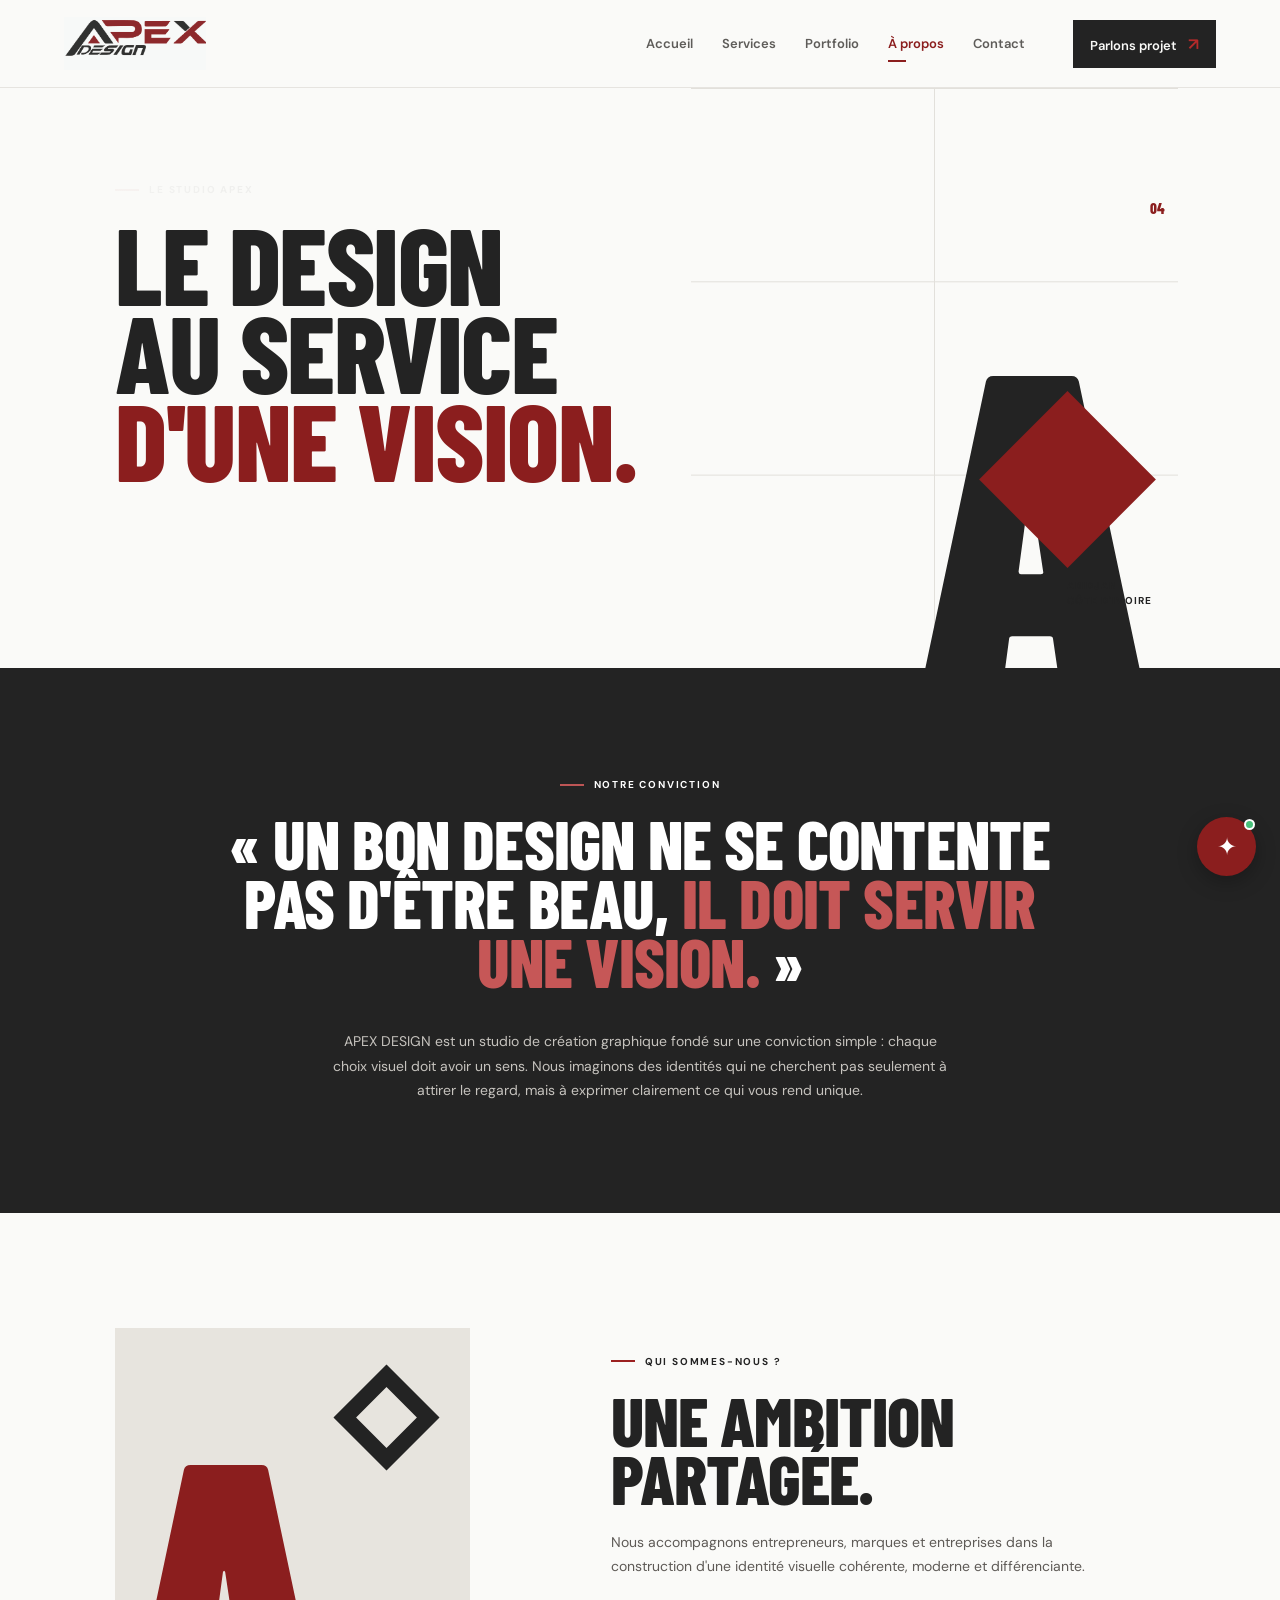
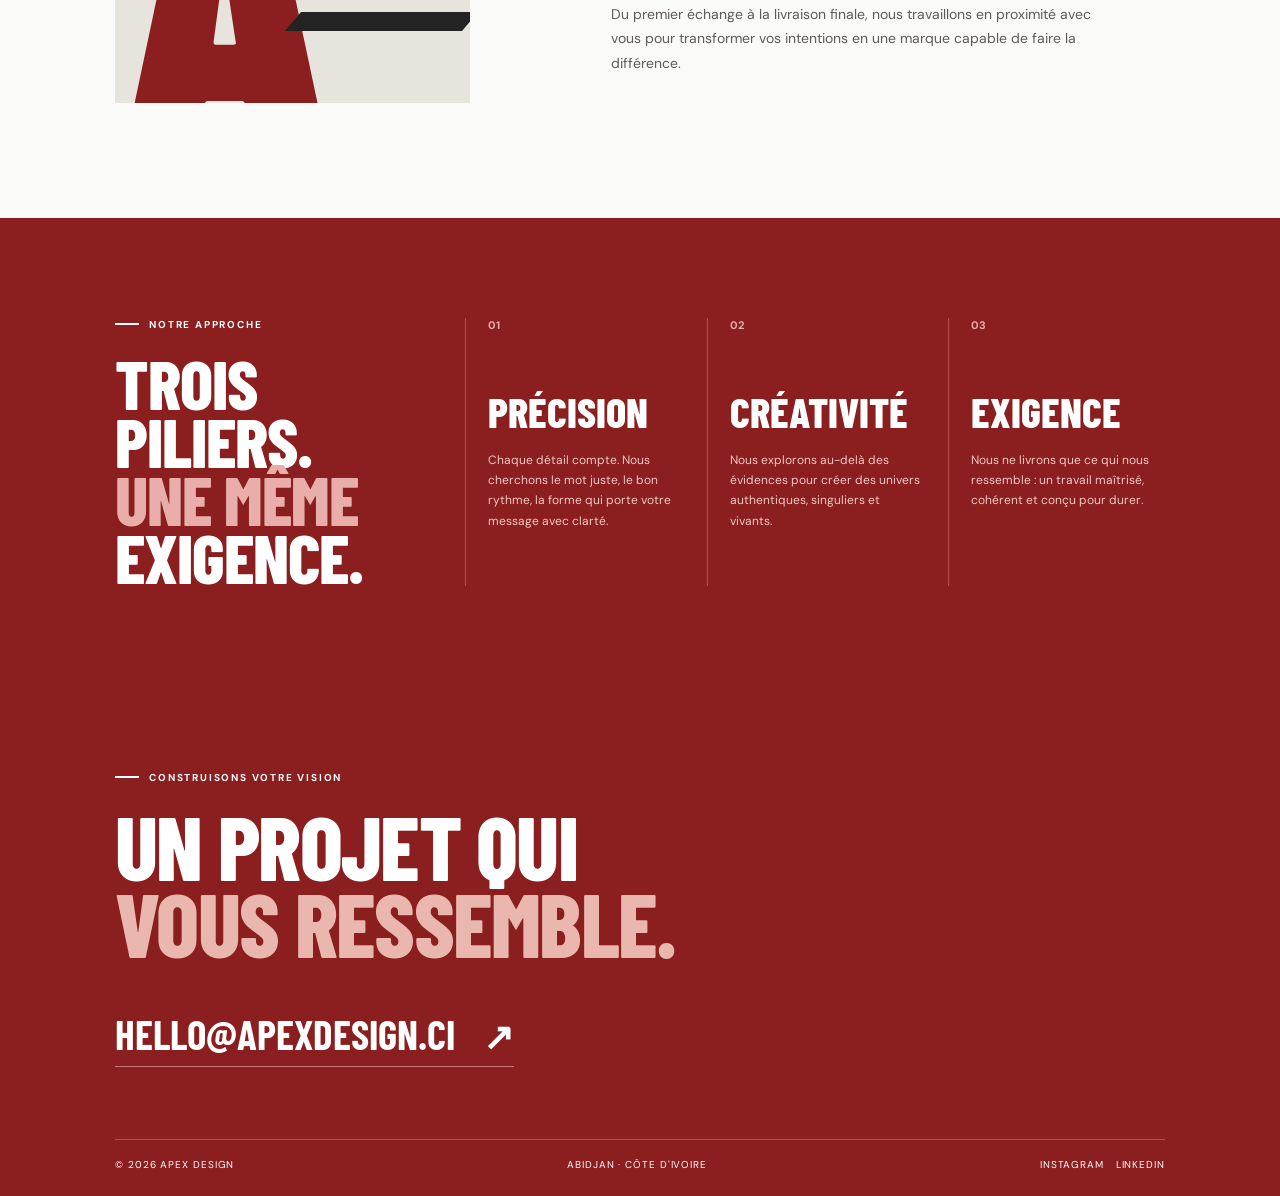
==== about.html @ c2b7f981 "Add files via upload" ====
<!DOCTYPE html><html lang="fr"><head><meta charset="UTF-8"><meta name="viewport" content="width=device-width, initial-scale=1.0"><meta name="description" content="À propos d'APEX DESIGN, studio de création graphique à Abidjan."><title>À propos — APEX DESIGN</title><link rel="preconnect" href="https://fonts.googleapis.com"><link rel="preconnect" href="https://fonts.gstatic.com" crossorigin><link href="https://fonts.googleapis.com/css2?family=Barlow+Condensed:wght@500;600;700;800;900&family=DM+Sans:wght@400;500;600;700&display=swap" rel="stylesheet"><link rel="stylesheet" href="styles.css"></head><body><header class="topbar"><a class="brand" href="index.html" aria-label="APEX DESIGN — Accueil"><img src="apex-logo.jpg" alt="APEX DESIGN"></a><nav id="nav" aria-label="Navigation principale"><a href="index.html">Accueil</a><a href="services.html">Services</a><a href="portfolio.html">Portfolio</a><a class="active" href="about.html">À propos</a><a href="contact.html">Contact</a></nav><a class="header-cta" href="#contact">Parlons projet <span>↗</span></a><button class="menu-toggle" aria-label="Ouvrir le menu" aria-expanded="false"><i></i><i></i></button></header><main><section class="about-hero"><div class="about-hero-lines"></div><p class="eyebrow"><span></span> Le studio APEX</p><p class="about-num">04</p><h1>LE DESIGN<br>AU SERVICE<br><em>D'UNE VISION.</em></h1><div class="hero-statement">A <i></i></div><p class="hero-signature">Abidjan<br>Côte d'Ivoire</p></section><section class="manifesto"><p class="eyebrow dark"><span></span> Notre conviction</p><blockquote>« UN BON DESIGN NE SE CONTENTE PAS D'ÊTRE BEAU, <em>IL DOIT SERVIR UNE VISION.</em> »</blockquote><p class="manifesto-text">APEX DESIGN est un studio de création graphique fondé sur une conviction simple : chaque choix visuel doit avoir un sens. Nous imaginons des identités qui ne cherchent pas seulement à attirer le regard, mais à exprimer clairement ce qui vous rend unique.</p></section><section class="agency-intro"><div class="intro-art"><span>A</span><i></i><b></b></div><div><p class="eyebrow dark"><span></span> Qui sommes-nous ?</p><h2>UNE AMBITION<br>PARTAGÉE.</h2><p>Nous accompagnons entrepreneurs, marques et entreprises dans la construction d'une identité visuelle cohérente, moderne et différenciante.</p><p>Du premier échange à la livraison finale, nous travaillons en proximité avec vous pour transformer vos intentions en une marque capable de faire la différence.</p></div></section><section class="values"><div class="values-title"><p class="eyebrow"><span></span> Notre approche</p><h2>TROIS PILIERS.<br><em>UNE MÊME</em><br>EXIGENCE.</h2></div><div class="value"><span>01</span><h3>Précision</h3><p>Chaque détail compte. Nous cherchons le mot juste, le bon rythme, la forme qui porte votre message avec clarté.</p></div><div class="value"><span>02</span><h3>Créativité</h3><p>Nous explorons au-delà des évidences pour créer des univers authentiques, singuliers et vivants.</p></div><div class="value"><span>03</span><h3>Exigence</h3><p>Nous ne livrons que ce qui nous ressemble : un travail maîtrisé, cohérent et conçu pour durer.</p></div></section><section class="contact mini" id="contact"><p class="eyebrow"><span></span> Construisons votre vision</p><h2>UN PROJET QUI<br><em>VOUS RESSEMBLE.</em></h2><a class="contact-email" href="mailto:hello@apexdesign.ci">hello@apexdesign.ci <span>↗</span></a><footer><span>© 2026 APEX DESIGN</span><span>Abidjan · Côte d'Ivoire</span><span>Instagram &nbsp; LinkedIn</span></footer></section></main><script src="script.js"></script><script src="ai-assistant.js"></script></body></html>
---- styles.css ----
*{box-sizing:border-box}html{scroll-behavior:smooth}body{margin:0;background:#fafaf8;color:#232323;font-family:'DM Sans',sans-serif}.topbar{height:88px;display:flex;align-items:center;justify-content:space-between;padding:0 5vw;border-bottom:1px solid #e6e4e0;position:relative;z-index:5;background:#fafaf8}.brand img{display:block;width:142px;height:53px;object-fit:cover;object-position:center;mix-blend-mode:multiply}.topbar nav{display:flex;gap:29px;margin-left:auto;margin-right:48px}.topbar nav a{color:#5e5c59;text-decoration:none;font-size:13px;font-weight:600;position:relative}.topbar nav a.active,.topbar nav a:hover{color:#8b1e1e}.topbar nav a.active:after{content:'';position:absolute;bottom:-10px;left:0;width:18px;height:2px;background:#8b1e1e}.header-cta{font-size:13px;text-decoration:none;color:#fafaf8;background:#232323;padding:13px 17px;font-weight:600}.header-cta span{color:#b32a2a;font-size:17px;margin-left:8px}.menu-toggle{display:none}.hero{min-height:calc(100vh - 88px);position:relative;overflow:hidden;display:flex;align-items:center;padding:88px 9vw}.hero-copy{position:relative;z-index:2;width:59%}.eyebrow{font-size:10px;letter-spacing:1.8px;text-transform:uppercase;font-weight:700;margin:0 0 23px;display:flex;align-items:center;gap:10px}.eyebrow span{width:24px;height:2px;background:#9b2020;display:inline-block}.hero h1,.section h2,.contact h2{font-family:'Barlow Condensed',sans-serif;text-transform:uppercase;line-height:.86;letter-spacing:-1.7px;font-size:clamp(65px,8.25vw,128px);margin:0;font-weight:800}.hero h1 em,.section h2 em,.contact h2 em{font-style:normal;color:#8b1e1e}.intro{font-size:14px;line-height:1.7;max-width:560px;margin:30px 0;color:#55524f}.hero-actions{display:flex;align-items:center;gap:30px}.button{font-size:12px;font-weight:700;text-decoration:none;text-transform:uppercase;letter-spacing:.4px;padding:17px 21px;display:inline-block}.button b{font-size:17px;margin-left:20px}.red{background:#8b1e1e;color:#fff}.text-link{font-size:12px;text-transform:uppercase;text-decoration:none;color:#232323;font-weight:700;letter-spacing:.5px}.text-link span{font-size:18px;margin-left:8px;color:#8b1e1e}.hero-art{position:absolute;right:4vw;width:40%;height:84%;top:8%;z-index:1}.angular-a{position:absolute;width:67%;height:65%;right:8%;top:14%;border-left:clamp(38px,5vw,72px) solid #232323;border-top:clamp(38px,5vw,72px) solid #232323;transform:skew(-18deg) rotate(45deg)}.angular-a div{position:absolute;width:80%;height:clamp(32px,4vw,60px);background:#8b1e1e;bottom:-9%;left:-20%;transform:skew(18deg) rotate(-45deg)}.red-square{position:absolute;width:16%;aspect-ratio:1;background:#8b1e1e;right:4%;bottom:8%}.art-index{position:absolute;right:0;top:0;font-family:'Barlow Condensed';font-size:15px;font-weight:800}.art-label{position:absolute;bottom:1%;left:14%;font-family:'Barlow Condensed';font-size:18px;line-height:.85;text-transform:uppercase;font-weight:800}.grid-lines{position:absolute;right:0;top:0;width:44%;height:100%;background:linear-gradient(90deg,transparent 49.8%,#e9e8e4 50%,transparent 50.2%),linear-gradient(#e9e8e4 1px,transparent 1px);background-size:100% 100%,100% 33.33%;opacity:.8}.shape-one{position:absolute;background:#8b1e1e;right:-55px;top:0;width:135px;height:135px;clip-path:polygon(0 0,100% 0,100% 100%)}.shape-two{position:absolute;background:#232323;left:0;bottom:0;width:90px;height:90px;clip-path:polygon(0 0,0 100%,100% 100%)}.scroll-note{position:absolute;bottom:31px;left:5vw;text-transform:uppercase;font-size:9px;letter-spacing:1.5px;display:flex;gap:10px;align-items:center}.scroll-note span{display:block;height:1px;width:31px;background:#8b1e1e}.marquee{overflow:hidden;background:#8b1e1e;color:#fff;padding:19px 0;font-family:'Barlow Condensed';font-weight:700;white-space:nowrap;font-size:24px;letter-spacing:.5px}.marquee div{animation:move 28s linear infinite}.marquee i{color:#e6a0a0;font-style:normal;margin:0 24px}@keyframes move{to{transform:translateX(-50%)}}.section{padding:110px 9vw}.section-top{display:flex;justify-content:space-between;align-items:flex-start}.section h2{font-size:clamp(46px,5.5vw,82px);letter-spacing:-1px}.services-list{display:grid;grid-template-columns:repeat(3,1fr);margin-top:65px;border-top:1px solid #c9c7c2}.service{padding:22px 25px 35px 0;text-decoration:none;color:#232323;min-height:300px;border-right:1px solid #c9c7c2;position:relative}.service:not(:first-child){padding-left:25px}.number{font-size:11px;color:#8b1e1e;font-weight:700}.service h3{font-family:'Barlow Condensed';font-size:43px;text-transform:uppercase;line-height:.88;margin:48px 0 15px}.service p{font-size:12px;line-height:1.6;color:#6a6763;max-width:210px}.service b,.project-caption b{position:absolute;right:20px;bottom:22px;font-size:22px;color:#8b1e1e}.portfolio{background:#232323;color:#fafaf8}.light{align-items:center}.white{color:white}.project-grid{display:grid;grid-template-columns:1.4fr 1fr 1fr;gap:18px;margin-top:58px}.project{position:relative}.project-visual{height:370px;overflow:hidden;position:relative}.project-large .project-visual{height:450px}.visual-one{background:#bdac9f;display:flex;align-items:center;justify-content:center}.visual-one span{font-family:'Barlow Condensed';font-size:115px;font-weight:900;letter-spacing:-6px;color:#354744;transform:rotate(-8deg)}.visual-one i{width:45%;aspect-ratio:1;position:absolute;border:18px solid #8b1e1e;transform:rotate(45deg)}.visual-two{background:#d94c2f}.visual-two span{font-family:'Barlow Condensed';font-size:150px;color:#f6d2aa;font-weight:900;position:absolute;left:11%;bottom:1%;line-height:.8}.visual-two i{font-family:serif;font-size:70px;color:#34221c;position:absolute;right:9%;top:13%}.visual-three{background:#c7d0c0}.visual-three span{font-family:serif;font-size:160px;position:absolute;color:#fff;left:10%;top:9%}.visual-three i{font-family:'Barlow Condensed';font-size:35px;text-align:center;text-transform:uppercase;line-height:.7;position:absolute;bottom:16%;right:12%;color:#374435}.project-caption{position:relative;padding:18px 25px 10px 0}.project-caption p{font-size:10px;text-transform:uppercase;letter-spacing:1px;color:#aaa6a0;margin:0 0 7px}.project-caption h3{font-family:'Barlow Condensed';font-size:28px;text-transform:uppercase;margin:0;letter-spacing:.2px}.project-caption b{bottom:10px;right:1px}.about{display:flex;gap:9vw;align-items:center;overflow:hidden}.about-mark{font-family:'Barlow Condensed';font-size:470px;font-weight:900;line-height:.7;color:#e5e3de;letter-spacing:-55px}.about-copy{max-width:680px}.about-copy>p:not(.eyebrow){font-size:14px;color:#5d5a56;line-height:1.7;max-width:510px;margin:26px 0}.outline{color:#232323;border:1px solid #232323;margin-top:12px}.contact{background:#8b1e1e;color:#fff;padding:100px 9vw 25px}.contact .eyebrow span{background:#fff}.contact h2{font-size:clamp(54px,7vw,105px);margin-bottom:48px}.contact h2 em{color:#eab7af}.contact-email{color:white;text-decoration:none;font-family:'Barlow Condensed';font-size:clamp(26px,3.2vw,48px);text-transform:uppercase;font-weight:700;border-bottom:1px solid #cd7979;padding-bottom:8px}.contact-email span{font-size:.9em;margin-left:20px}footer{border-top:1px solid #b45050;margin-top:108px;padding-top:18px;display:flex;justify-content:space-between;font-size:10px;letter-spacing:.9px;text-transform:uppercase}
@media(max-width:760px){.topbar{height:70px;padding:0 6vw}.brand img{width:110px;height:42px}.topbar nav,.header-cta{display:none}.menu-toggle{display:block;border:0;background:none;width:35px}.menu-toggle i{display:block;width:30px;height:2px;background:#232323;margin:7px}.topbar nav.open{display:flex;position:absolute;top:70px;left:0;width:100%;padding:25px 6vw;flex-direction:column;background:#fafaf8;gap:18px;border-bottom:1px solid #ddd}.hero{min-height:auto;padding:75px 7vw 105px}.hero-copy{width:100%}.hero h1{font-size:65px}.intro{font-size:13px;width:96%}.hero-art{opacity:.14;width:70%;right:-10%;height:54%;top:34%}.scroll-note{left:7vw}.section{padding:75px 7vw}.section-top{display:block}.services-list,.project-grid{grid-template-columns:1fr;margin-top:36px}.service{border-right:0;border-bottom:1px solid #c9c7c2;min-height:225px;padding-bottom:22px}.service:not(:first-child){padding-left:0}.service h3{margin-top:26px}.project-large .project-visual,.project-visual{height:300px}.project-caption{padding-bottom:25px}.about{gap:10px}.about-mark{font-size:260px;letter-spacing:-35px}.about-copy h2{font-size:44px}.about-copy>p:not(.eyebrow){font-size:12px}.contact{padding:76px 7vw 22px}footer{margin-top:80px;gap:12px;flex-direction:column}.light .text-link{margin-top:20px;display:inline-block}}
/* Services page */
.services-hero{min-height:590px;padding:100px 9vw 75px;position:relative;overflow:hidden;background:#fafaf8}.services-hero h1{font:800 clamp(63px,8.2vw,124px)/.82 'Barlow Condensed';letter-spacing:-1.5px;margin:0;position:relative;z-index:1}.services-hero h1 em{font-style:normal;color:#8b1e1e}.services-hero .lead{position:relative;z-index:1;max-width:430px;font-size:14px;line-height:1.7;margin:30px 0 0;color:#5b5956}.big-num{position:absolute;right:9vw;top:80px;color:#8b1e1e;font:800 15px 'Barlow Condensed';z-index:2}.services-grid{height:100%;width:37%;right:7%;opacity:.6}.services-graphic{position:absolute;right:13%;bottom:1%;height:60%;width:27%;z-index:1}.services-graphic span{font:900 clamp(190px,25vw,390px)/.8 'Barlow Condensed';color:#232323;position:absolute;left:0;bottom:0}.services-graphic i{display:block;width:35%;aspect-ratio:1;background:#8b1e1e;position:absolute;right:0;top:5%}.services-graphic b{display:block;width:67%;height:20%;border-top:18px solid #8b1e1e;position:absolute;right:0;bottom:14%;transform:skew(-35deg)}.service-index{padding:0 9vw 95px}.index-head{height:72px;border-bottom:1px solid #aaa7a3;display:flex;justify-content:space-between;align-items:center;text-transform:uppercase;font-size:10px;letter-spacing:1.3px;font-weight:700}.service-row{min-height:215px;border-bottom:1px solid #d3d0cb;display:grid;grid-template-columns:8% 38% 42% 12%;align-items:center;transition:.25s}.service-row:hover{background:#232323;color:#fff;padding:0 20px;margin:0 -20px;border-color:#232323}.service-row>span{font-size:11px;color:#8b1e1e;font-weight:700;align-self:start;padding-top:37px}.service-row h2{font:800 clamp(34px,4vw,59px)/.85 'Barlow Condensed';letter-spacing:-.5px;text-transform:uppercase;margin:0}.service-row p{font-size:13px;line-height:1.65;color:#686560;max-width:385px;margin:0}.service-row:hover p{color:#c6c3be}.service-row a{justify-self:end;text-decoration:none;font-size:29px;color:#8b1e1e}.process{display:grid;grid-template-columns:1fr 1fr;gap:9vw;padding:100px 9vw;background:#e9e6e1}.process h2{font:800 clamp(52px,5.8vw,85px)/.83 'Barlow Condensed';letter-spacing:-1px;margin:0}.process h2 em{font-style:normal;color:#8b1e1e}.process ol{list-style:none;padding:0;margin:0}.process li{display:grid;grid-template-columns:44px 1fr;border-top:1px solid #bdb9b3;padding:20px 0 18px}.process li span{grid-row:span 2;font-size:10px;color:#8b1e1e;font-weight:700}.process li strong{font:700 28px 'Barlow Condensed';text-transform:uppercase}.process li p{font-size:12px;color:#65615c;margin:7px 0 0}.mini{padding-top:85px}.mini footer{margin-top:80px}
@media(max-width:760px){.services-hero{padding:72px 7vw 75px;min-height:570px}.services-hero h1{font-size:65px}.services-hero .lead{width:85%;font-size:13px}.services-graphic{right:-8%;height:38%;width:47%;opacity:.2}.services-grid{width:64%;right:0}.big-num{right:8%;top:50px}.service-index{padding:0 7vw 65px}.service-row{grid-template-columns:12% 76% 12%;padding:29px 0;min-height:0}.service-row>span{padding-top:4px}.service-row h2{font-size:37px}.service-row p{grid-column:2/4;margin-top:19px;font-size:12px}.service-row a{grid-column:3;grid-row:1;align-self:start}.service-row:hover{padding:29px 12px;margin:0 -12px}.process{padding:70px 7vw;display:block}.process ol{margin-top:45px}.process h2{font-size:55px}}
/* Portfolio page */
.portfolio-hero{min-height:505px;background:#232323;color:#fafaf8;padding:94px 9vw 72px;position:relative;overflow:hidden}.portfolio-hero:after{content:'A';font:900 620px/.7 'Barlow Condensed';position:absolute;color:#2e2e2e;right:3%;bottom:-88px;letter-spacing:-80px}.portfolio-hero h1{font:800 clamp(64px,8vw,120px)/.81 'Barlow Condensed';letter-spacing:-1.5px;margin:0;position:relative;z-index:1}.portfolio-hero h1 em{font-style:normal;color:#c65555}.portfolio-hero>p:not(.eyebrow){position:relative;z-index:1;max-width:430px;font-size:13px;line-height:1.7;color:#c9c5bf;margin:27px 0 0}.portfolio-hero>b{position:absolute;right:9vw;top:91px;font:800 15px 'Barlow Condensed';color:#c65555;z-index:2}.gallery-section{padding:0 9vw 100px}.filterbar{height:102px;border-bottom:1px solid #bbb8b3;display:flex;gap:33px;align-items:center}.filterbar button{background:none;border:0;padding:0;color:#74716d;text-transform:uppercase;letter-spacing:.6px;font:700 13px 'DM Sans';cursor:pointer}.filterbar button.selected{color:#8b1e1e}.filterbar small{font-size:9px;vertical-align:super;margin-left:2px}.gallery{display:grid;grid-template-columns:repeat(3,1fr);gap:45px 19px;padding-top:43px}.gallery-card[hidden]{display:none}.gallery-open{display:block;width:100%;padding:0;border:0;background:#ddd;position:relative;cursor:pointer;overflow:hidden}.gallery-open img{width:100%;aspect-ratio: .82;object-fit:cover;display:block;transition:transform .45s}.gallery-open:hover img{transform:scale(1.045)}.gallery-open span{position:absolute;right:12px;top:12px;background:#fafaf8;width:37px;height:37px;padding-top:7px;font-size:20px;color:#8b1e1e;opacity:0;transition:.25s}.gallery-open:hover span{opacity:1}.gallery-card>div{padding-top:14px}.gallery-card p{font-size:10px;text-transform:uppercase;letter-spacing:1px;color:#8b1e1e;margin:0 0 5px}.gallery-card h2{font:700 28px 'Barlow Condensed';text-transform:uppercase;margin:0}.lightbox{display:none;position:fixed;inset:0;background:rgba(20,20,20,.96);z-index:20;align-items:center;justify-content:center}.lightbox.visible{display:flex}.lightbox figure{margin:0;text-align:center;max-width:min(72vw,650px);max-height:90vh}.lightbox figure img{display:block;max-width:100%;max-height:76vh;object-fit:contain;margin:auto}.lightbox figcaption{display:flex;align-items:baseline;justify-content:space-between;color:#fff;padding-top:15px;text-align:left}.lightbox figcaption p{margin:0;color:#d48585;font-size:10px;text-transform:uppercase;letter-spacing:1px}.lightbox figcaption h2{font:700 28px 'Barlow Condensed';text-transform:uppercase;margin:0}.lightbox button{cursor:pointer}.lightbox-close,.lightbox-prev,.lightbox-next{position:absolute;background:none;color:#fff;border:0;font-size:32px}.lightbox-close{right:5vw;top:3vh;font-size:40px;font-weight:200}.lightbox-prev{left:5vw}.lightbox-next{right:5vw}
@media(max-width:760px){.portfolio-hero{min-height:475px;padding:72px 7vw}.portfolio-hero h1{font-size:64px}.portfolio-hero:after{font-size:420px;right:-25%;bottom:-45px}.portfolio-hero>b{right:8%;top:70px}.gallery-section{padding:0 7vw 68px}.filterbar{gap:17px;height:85px;overflow:auto}.filterbar button{white-space:nowrap;font-size:11px}.gallery{grid-template-columns:1fr 1fr;gap:30px 12px;padding-top:30px}.gallery-card h2{font-size:23px}.gallery-card p{font-size:8px}.gallery-open span{opacity:1;width:29px;height:29px;padding-top:3px}.lightbox figure{max-width:75vw}.lightbox-prev{left:2vw}.lightbox-next{right:2vw}.lightbox-close{right:4vw}.lightbox figcaption{display:block}.lightbox figcaption h2{font-size:25px;margin-top:5px}}
/* About page */
.about-hero{min-height:580px;position:relative;overflow:hidden;padding:95px 9vw;background:#fafaf8}.about-hero h1{position:relative;z-index:1;font:800 clamp(68px,8.5vw,130px)/.81 'Barlow Condensed';letter-spacing:-1.5px;margin:0}.about-hero h1 em{font-style:normal;color:#8b1e1e}.about-hero-lines{position:absolute;right:8vw;top:0;height:100%;width:38%;background:linear-gradient(90deg,transparent 49.8%,#e2e0db 50%,transparent 50.2%),linear-gradient(#e2e0db 1px,transparent 1px);background-size:100% 100%,100% 33.33%}.about-num{position:absolute;right:9vw;top:96px;font:800 15px 'Barlow Condensed';color:#8b1e1e}.hero-statement{position:absolute;right:15%;bottom:2%;font:900 430px/.7 'Barlow Condensed';color:#232323;letter-spacing:-58px}.hero-statement i{background:#8b1e1e;width:125px;height:125px;display:block;position:absolute;right:-42px;top:62px;transform:rotate(45deg)}.hero-signature{position:absolute;right:10%;bottom:50px;text-transform:uppercase;font-size:10px;line-height:1.5;font-weight:700;letter-spacing:1.1px}.manifesto{padding:110px 17vw;background:#232323;color:#fff;text-align:center}.manifesto .eyebrow{justify-content:center}.manifesto .eyebrow span{background:#bd5555}.manifesto blockquote{font:800 clamp(41px,5.3vw,78px)/.87 'Barlow Condensed';letter-spacing:-.8px;margin:0}.manifesto blockquote em{font-style:normal;color:#c65757}.manifesto-text{font-size:14px;line-height:1.75;color:#c6c3be;max-width:620px;margin:38px auto 0}.agency-intro{padding:115px 14vw 115px 9vw;display:grid;grid-template-columns:36% 1fr;gap:11vw;align-items:center}.agency-intro h2,.values h2{font:800 clamp(51px,5.4vw,80px)/.84 'Barlow Condensed';text-transform:uppercase;letter-spacing:-1px;margin:0}.agency-intro>div:last-child>p:not(.eyebrow){font-size:14px;line-height:1.75;max-width:500px;color:#5e5a56;margin:23px 0 0}.intro-art{height:375px;background:#e7e4de;position:relative;overflow:hidden}.intro-art span{font:900 390px/.8 'Barlow Condensed';position:absolute;left:2%;bottom:-35px;color:#8b1e1e;letter-spacing:-50px}.intro-art i{display:block;width:50%;height:19px;background:#232323;position:absolute;right:0;bottom:72px;transform:skew(-40deg)}.intro-art b{position:absolute;right:13%;top:14%;width:75px;height:75px;border:16px solid #232323;transform:rotate(45deg)}.values{padding:100px 9vw;background:#8b1e1e;color:#fff;display:grid;grid-template-columns:1.5fr 1fr 1fr 1fr;gap:25px}.values .eyebrow span{background:#fff}.values h2 em{color:#e9aeaa;font-style:normal}.value{border-left:1px solid #b94a4a;padding:0 0 5px 22px;display:flex;flex-direction:column}.value span{font-size:11px;color:#e9aeaa;font-weight:700}.value h3{font:800 42px 'Barlow Condensed';text-transform:uppercase;margin:54px 0 14px}.value p{font-size:12px;line-height:1.7;color:#f1c9c5;margin:0;max-width:210px}
@media(max-width:760px){.about-hero{min-height:510px;padding:75px 7vw}.about-hero h1{font-size:68px}.about-hero-lines{width:55%;right:0}.about-num{right:8%;top:73px}.hero-statement{font-size:270px;right:-7%;bottom:2%;opacity:.2}.hero-statement i{width:70px;height:70px;right:-10px;top:34px}.hero-signature{right:8%;bottom:34px}.manifesto{padding:75px 8vw}.manifesto blockquote{font-size:45px}.manifesto-text{font-size:13px}.agency-intro{padding:75px 7vw;display:flex;flex-direction:column;gap:48px}.intro-art{width:100%;height:270px}.intro-art span{font-size:290px}.agency-intro h2{font-size:55px}.agency-intro>div:last-child>p:not(.eyebrow){font-size:13px}.values{padding:75px 7vw;display:block}.values h2{font-size:55px}.value{border-left:0;border-top:1px solid #b94a4a;padding:17px 0 20px;margin-top:35px}.value h3{margin:25px 0 8px}.value p{max-width:300px}}
/* Contact page */
.contact-hero{min-height:480px;padding:95px 9vw;position:relative;overflow:hidden;background:#232323;color:#fafaf8}.contact-hero h1{position:relative;z-index:1;font:800 clamp(64px,8.4vw,125px)/.81 'Barlow Condensed';letter-spacing:-1.5px;margin:0}.contact-hero h1 em{color:#cb5b5b;font-style:normal}.contact-hero>p:not(.eyebrow){position:relative;z-index:1;max-width:420px;font-size:14px;line-height:1.7;color:#cac5bf;margin:30px 0}.contact-hero>b{position:absolute;right:9vw;top:96px;color:#c75b5b;font:800 15px 'Barlow Condensed';z-index:2}.contact-mark{font:900 490px/.7 'Barlow Condensed';position:absolute;right:10%;bottom:-78px;color:#2d2d2d}.contact-details{padding:110px 9vw;display:grid;grid-template-columns:1fr 1fr;gap:12vw}.contact-details h2,.contact-form-section h2{font:800 clamp(48px,5.4vw,80px)/.84 'Barlow Condensed';margin:0}.contact-address>p:not(.eyebrow){font-size:14px;color:#605d58;line-height:1.7;max-width:340px;margin:26px 0}.contact-address strong{color:#8b1e1e}.map-link{font-size:12px;text-transform:uppercase;color:#8b1e1e;font-weight:700;text-decoration:none}.contact-list{border-top:1px solid #c5c1bc}.contact-list a{display:grid;grid-template-columns:30% 60% 10%;text-decoration:none;color:#232323;border-bottom:1px solid #d5d1cc;padding:22px 0;align-items:center}.contact-list span{font-size:10px;text-transform:uppercase;letter-spacing:1px;color:#8b1e1e;font-weight:700}.contact-list strong{font:700 23px 'Barlow Condensed';word-break:break-word}.contact-list b{color:#8b1e1e;font-size:20px;text-align:right}.contact-form-section{padding:96px 9vw;background:#eae7e2;display:grid;grid-template-columns:1fr 1fr;gap:12vw}.contact-form-section>div>p:not(.eyebrow){font-size:13px;line-height:1.7;color:#605d58;max-width:380px}.contact-form-section form{display:grid;grid-template-columns:1fr 1fr;gap:18px}.contact-form-section label{font-size:10px;text-transform:uppercase;font-weight:700;letter-spacing:.9px}.contact-form-section label:nth-of-type(3),.contact-form-section label:nth-of-type(4){grid-column:span 2}.contact-form-section input,.contact-form-section select,.contact-form-section textarea{width:100%;display:block;margin-top:8px;border:0;border-bottom:1px solid #9b9892;background:transparent;padding:9px 0;font:13px 'DM Sans';color:#232323;outline-color:#8b1e1e}.contact-form-section textarea{resize:vertical}.contact-form-section button{border:0;cursor:pointer;justify-self:start}.form-feedback{grid-column:span 2;font-size:12px;color:#8b1e1e;margin:0}
/* APEX Assistant */
.ai-widget{position:fixed;right:24px;bottom:24px;z-index:50;font-family:'DM Sans',sans-serif}.ai-launch{width:59px;height:59px;border-radius:50%;border:0;background:#8b1e1e;color:#fff;box-shadow:0 6px 20px #0004;cursor:pointer;font-size:24px;position:absolute;right:0;bottom:0}.ai-launch i{position:absolute;width:11px;height:11px;border-radius:50%;background:#48c17a;border:2px solid #fff;right:1px;top:2px}.ai-panel{display:none;width:360px;height:500px;background:#fafaf8;box-shadow:0 18px 55px #0005;position:absolute;right:0;bottom:74px}.ai-panel.open{display:flex;flex-direction:column}.ai-panel header{background:#232323;color:#fff;padding:17px;display:flex;align-items:center;gap:10px}.ai-icon{width:36px;height:36px;background:#8b1e1e;display:grid;place-items:center;font-size:19px}.ai-panel header strong{font:700 18px 'Barlow Condensed';text-transform:uppercase;display:block}.ai-panel header small{font-size:9px;color:#c5c2bd}.ai-panel header small i{display:inline-block;background:#4fd07f;width:6px;height:6px;border-radius:50%}.ai-close{margin-left:auto;background:none;border:0;color:#fff;font-size:27px;cursor:pointer}.ai-messages{padding:17px;overflow-y:auto;flex:1;display:flex;flex-direction:column;gap:11px}.ai-message{font-size:12px;line-height:1.55;background:#e6e3de;padding:11px 12px;max-width:86%;align-self:flex-start}.ai-message.visitor{background:#8b1e1e;color:#fff;align-self:flex-end}.ai-quick{padding:0 13px 12px;display:flex;gap:6px;flex-wrap:wrap}.ai-quick button{border:1px solid #bdb9b2;background:transparent;color:#8b1e1e;font:700 10px 'DM Sans';padding:7px;cursor:pointer}.ai-input{display:flex;border-top:1px solid #d5d1ca;padding:10px}.ai-input input{flex:1;border:0;background:transparent;outline:none;font:12px 'DM Sans'}.ai-input button{border:0;background:#8b1e1e;color:#fff;width:31px;height:31px;font-size:18px;cursor:pointer}
@media(max-width:760px){.contact-hero{min-height:440px;padding:75px 7vw}.contact-hero h1{font-size:65px}.contact-mark{font-size:310px;right:-11%;bottom:-35px}.contact-hero>b{right:8%;top:73px}.contact-details,.contact-form-section{padding:70px 7vw;display:block}.contact-list{margin-top:50px}.contact-list a{grid-template-columns:34% 57% 9%}.contact-list strong{font-size:19px}.contact-form-section form{margin-top:47px}.ai-widget{right:17px;bottom:17px}.ai-panel{width:min(360px,calc(100vw - 34px));height:490px}.ai-launch{width:55px;height:55px}}
.price-list{padding:100px 9vw}.price-list-head{display:grid;grid-template-columns:1fr 1fr;gap:30px;align-items:end;margin-bottom:50px}.price-list-head .eyebrow{grid-column:span 2}.price-list h2{font:800 clamp(48px,5.4vw,80px)/.84 'Barlow Condensed';margin:0}.price-list h2 em{font-style:normal;color:#8b1e1e}.price-list-head>p:not(.eyebrow){font-size:12px;line-height:1.7;color:#615e59;margin:0;max-width:400px}.price-tables{display:grid;grid-template-columns:repeat(2,1fr);gap:20px}.price-tables>div{border-top:4px solid #8b1e1e;background:#f0eeea;padding:23px}.price-tables h3{font:800 27px 'Barlow Condensed';text-transform:uppercase;margin:0 0 18px}.price-tables p{display:flex;justify-content:space-between;gap:12px;border-top:1px solid #d2cec8;padding:10px 0;margin:0;font-size:11px}.price-tables b{color:#8b1e1e;white-space:nowrap}.quote-builder{display:none;background:#f0eeea;padding:10px 13px 12px;margin:0 12px 10px}.quote-builder.show{display:block}.quote-builder b{font:700 14px 'Barlow Condensed';text-transform:uppercase;display:block;margin-bottom:6px}.quote-builder select,.quote-builder input{width:100%;margin:3px 0;border:1px solid #cac6c0;padding:7px;background:#fafaf8;font:11px 'DM Sans'}.quote-total{font-weight:700;font-size:12px;margin:7px 0;color:#8b1e1e}.quote-builder button,.quote-send{background:#8b1e1e;color:#fff;border:0;padding:8px;text-decoration:none;font:700 10px 'DM Sans';text-transform:uppercase;cursor:pointer}.quote-send{display:inline-block;margin-right:4px}@media(max-width:760px){.price-list{padding:70px 7vw}.price-list-head{display:block}.price-list-head .eyebrow{margin-bottom:20px}.price-list-head>p:not(.eyebrow){margin-top:22px}.price-tables{grid-template-columns:1fr}.price-tables p{font-size:10px}}
/* Generated art backgrounds */
.hero{background:#fafaf8 url('backgrounds/apex-home.png') center/cover no-repeat}.hero:after,.services-hero:after,.about-hero:after{content:'';position:absolute;inset:0;background:linear-gradient(90deg,rgba(250,250,248,.98) 0%,rgba(250,250,248,.91) 42%,rgba(250,250,248,.25) 100%);pointer-events:none}.hero-copy,.hero-art,.scroll-note{z-index:2}.services-hero{background:#fafaf8 url('backgrounds/apex-services.png') center/cover no-repeat}.services-hero>*:not(.grid-lines):not(.hero-shape){z-index:1}.services-hero .services-graphic{z-index:2}.portfolio-hero{background:#232323 url('backgrounds/apex-portfolio.png') center/cover no-repeat}.portfolio-hero:before,.contact-hero:before{content:'';position:absolute;inset:0;background:linear-gradient(90deg,rgba(35,35,35,.94),rgba(35,35,35,.64));z-index:0}.portfolio-hero>*,.contact-hero>*{z-index:1}.about-hero{background:#fafaf8 url('backgrounds/apex-about.png') center/cover no-repeat}.about-hero>*{z-index:1}.contact-hero{background:#232323 url('backgrounds/apex-contact.png') center/cover no-repeat}.contact-details{background:linear-gradient(110deg,rgba(250,250,248,.96),rgba(250,250,248,.86)),url('backgrounds/apex-about.png') center/cover}.process{background:linear-gradient(100deg,rgba(233,230,225,.96),rgba(233,230,225,.88)),url('backgrounds/apex-services.png') center/cover}.manifesto{background:#232323 url('backgrounds/apex-portfolio.png') center/cover;background-blend-mode:soft-light}.values{background:#8b1e1e url('backgrounds/apex-contact.png') center/cover;background-blend-mode:multiply}@media(max-width:760px){.hero:after,.services-hero:after,.about-hero:after{background:rgba(250,250,248,.84)}.portfolio-hero:before,.contact-hero:before{background:rgba(35,35,35,.78)}}
/* Final responsive hardening */
html,body{max-width:100%;overflow-x:hidden}img{max-width:100%}.topbar{min-width:0}.topbar nav.open{z-index:20}.topbar nav.open a{font-size:15px}.gallery-card,.project,.service-row,.contact-list a{min-width:0}.gallery-card h2,.contact-list strong{overflow-wrap:anywhere}.ai-panel{max-width:calc(100vw - 34px)}.ai-messages{overscroll-behavior:contain}.ai-quick{max-height:72px;overflow-y:auto}.quote-builder select{min-width:0}.quote-send{margin-top:4px}@media(max-width:480px){.hero-actions{align-items:flex-start;flex-direction:column;gap:20px}.hero h1{font-size:57px}.services-hero h1,.portfolio-hero h1,.about-hero h1,.contact-hero h1{font-size:58px}.section h2,.agency-intro h2,.contact-details h2{font-size:46px}.project-grid,.gallery{grid-template-columns:1fr}.gallery-open img{aspect-ratio:1.05;object-fit:cover}.contact-list a{grid-template-columns:1fr 28px;gap:5px}.contact-list a span{grid-column:1}.contact-list a strong{grid-column:1;font-size:20px}.contact-list a b{grid-column:2;grid-row:1 / span 2}.contact-form-section form{grid-template-columns:1fr}.contact-form-section label:nth-of-type(3),.contact-form-section label:nth-of-type(4),.form-feedback{grid-column:span 1}.ai-widget{right:12px;bottom:12px}.ai-panel{right:0;bottom:66px;width:calc(100vw - 24px);height:min(510px,calc(100vh - 95px))}.ai-launch{width:52px;height:52px}.about-mark{display:none}.about{display:block}.about-copy{margin-top:15px}.contact-email{overflow-wrap:anywhere}.hero-art{display:none}.grid-lines{width:75%;opacity:.35}}
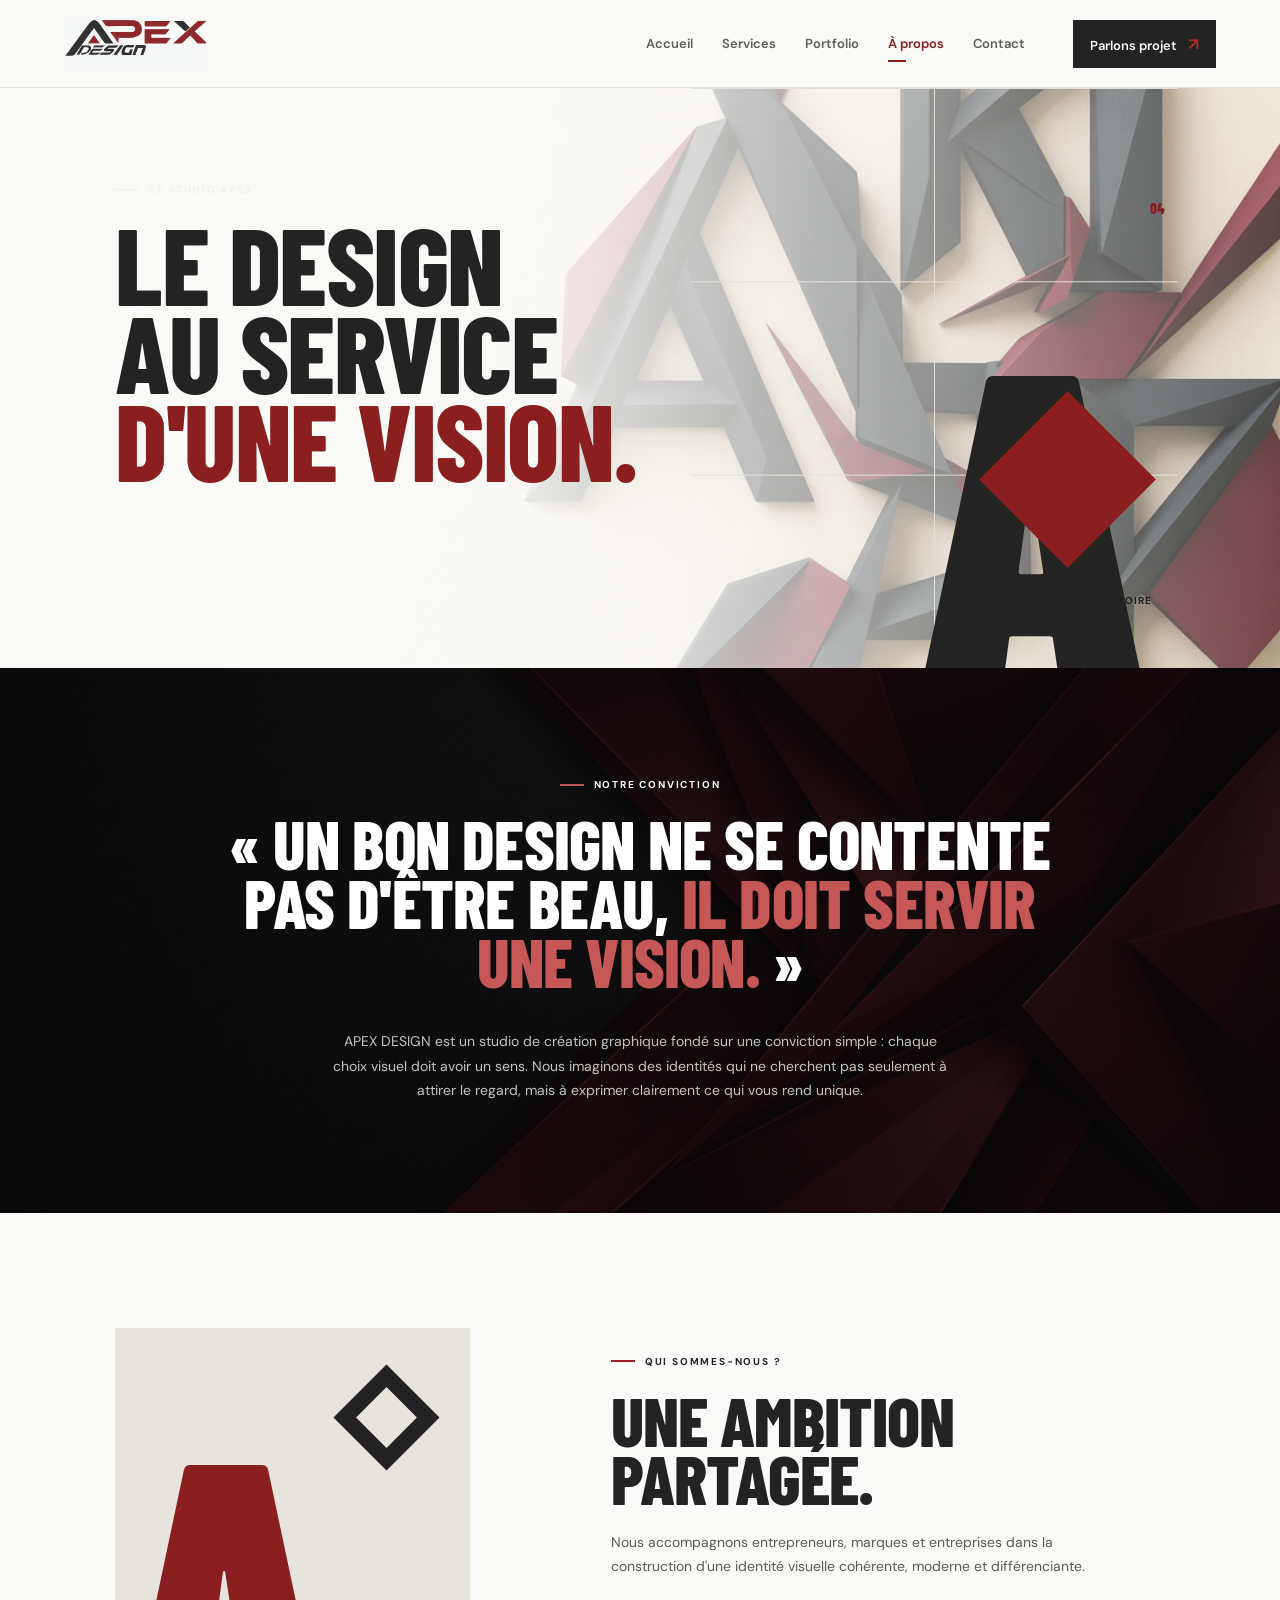
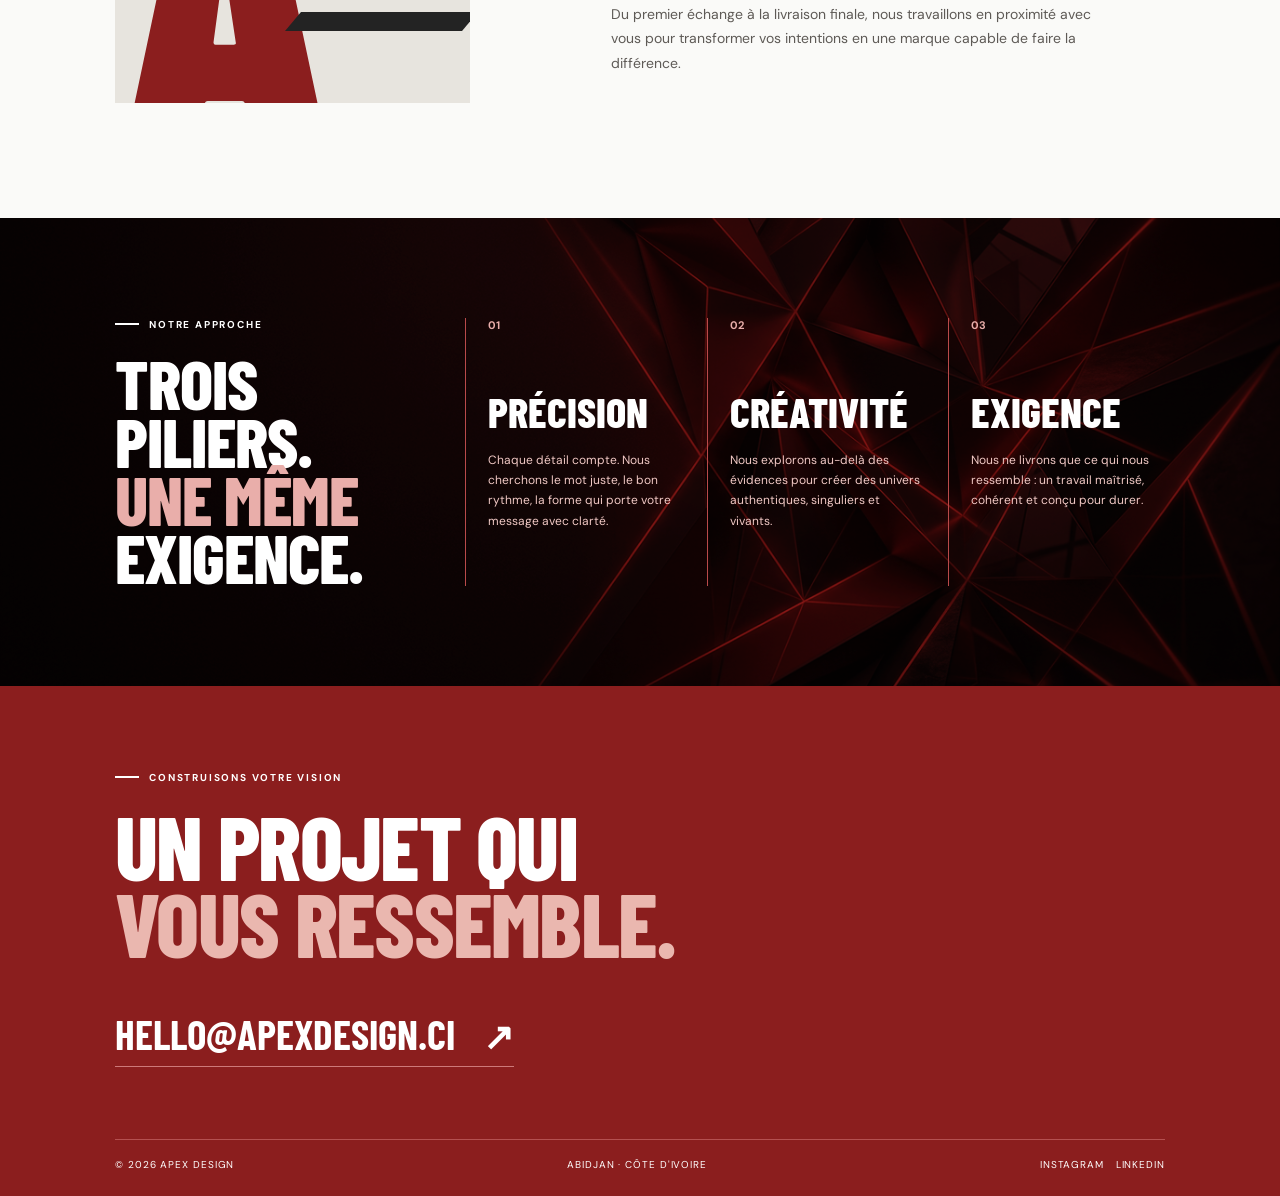
==== commit b57b0c68: "Add files via upload" ====
--- a/about.html
+++ b/about.html
@@ -1 +1,3 @@
-<!DOCTYPE html><html lang="fr"><head><meta charset="UTF-8"><meta name="viewport" content="width=device-width, initial-scale=1.0"><meta name="description" content="À propos d'APEX DESIGN, studio de création graphique à Abidjan."><title>À propos — APEX DESIGN</title><link rel="preconnect" href="https://fonts.googleapis.com"><link rel="preconnect" href="https://fonts.gstatic.com" crossorigin><link href="https://fonts.googleapis.com/css2?family=Barlow+Condensed:wght@500;600;700;800;900&family=DM+Sans:wght@400;500;600;700&display=swap" rel="stylesheet"><link rel="stylesheet" href="styles.css"></head><body><header class="topbar"><a class="brand" href="index.html" aria-label="APEX DESIGN — Accueil"><img src="apex-logo.jpg" alt="APEX DESIGN"></a><nav id="nav" aria-label="Navigation principale"><a href="index.html">Accueil</a><a href="services.html">Services</a><a href="portfolio.html">Portfolio</a><a class="active" href="about.html">À propos</a><a href="contact.html">Contact</a></nav><a class="header-cta" href="#contact">Parlons projet <span>↗</span></a><button class="menu-toggle" aria-label="Ouvrir le menu" aria-expanded="false"><i></i><i></i></button></header><main><section class="about-hero"><div class="about-hero-lines"></div><p class="eyebrow"><span></span> Le studio APEX</p><p class="about-num">04</p><h1>LE DESIGN<br>AU SERVICE<br><em>D'UNE VISION.</em></h1><div class="hero-statement">A <i></i></div><p class="hero-signature">Abidjan<br>Côte d'Ivoire</p></section><section class="manifesto"><p class="eyebrow dark"><span></span> Notre conviction</p><blockquote>« UN BON DESIGN NE SE CONTENTE PAS D'ÊTRE BEAU, <em>IL DOIT SERVIR UNE VISION.</em> »</blockquote><p class="manifesto-text">APEX DESIGN est un studio de création graphique fondé sur une conviction simple : chaque choix visuel doit avoir un sens. Nous imaginons des identités qui ne cherchent pas seulement à attirer le regard, mais à exprimer clairement ce qui vous rend unique.</p></section><section class="agency-intro"><div class="intro-art"><span>A</span><i></i><b></b></div><div><p class="eyebrow dark"><span></span> Qui sommes-nous ?</p><h2>UNE AMBITION<br>PARTAGÉE.</h2><p>Nous accompagnons entrepreneurs, marques et entreprises dans la construction d'une identité visuelle cohérente, moderne et différenciante.</p><p>Du premier échange à la livraison finale, nous travaillons en proximité avec vous pour transformer vos intentions en une marque capable de faire la différence.</p></div></section><section class="values"><div class="values-title"><p class="eyebrow"><span></span> Notre approche</p><h2>TROIS PILIERS.<br><em>UNE MÊME</em><br>EXIGENCE.</h2></div><div class="value"><span>01</span><h3>Précision</h3><p>Chaque détail compte. Nous cherchons le mot juste, le bon rythme, la forme qui porte votre message avec clarté.</p></div><div class="value"><span>02</span><h3>Créativité</h3><p>Nous explorons au-delà des évidences pour créer des univers authentiques, singuliers et vivants.</p></div><div class="value"><span>03</span><h3>Exigence</h3><p>Nous ne livrons que ce qui nous ressemble : un travail maîtrisé, cohérent et conçu pour durer.</p></div></section><section class="contact mini" id="contact"><p class="eyebrow"><span></span> Construisons votre vision</p><h2>UN PROJET QUI<br><em>VOUS RESSEMBLE.</em></h2><a class="contact-email" href="mailto:hello@apexdesign.ci">hello@apexdesign.ci <span>↗</span></a><footer><span>© 2026 APEX DESIGN</span><span>Abidjan · Côte d'Ivoire</span><span>Instagram &nbsp; LinkedIn</span></footer></section></main><script src="script.js"></script><script src="ai-assistant.js"></script></body></html>+<!DOCTYPE html><html lang="fr"><head><meta charset="UTF-8"><meta name="viewport" content="width=device-width, initial-scale=1.0"><meta name="description" content="À propos d'APEX DESIGN, studio de création graphique à Abidjan."><title>À propos — APEX DESIGN</title><link rel="preconnect" href="https://fonts.googleapis.com"><link rel="preconnect" href="https://fonts.gstatic.com" crossorigin><link href="https://fonts.googleapis.com/css2?family=Barlow+Condensed:wght@500;600;700;800;900&family=DM+Sans:wght@400;500;600;700&display=swap" rel="stylesheet"><link rel="stylesheet" href="styles.css"></head><body><header class="topbar"><a class="brand" href="index.html" aria-label="APEX DESIGN — Accueil"><img src="apex-logo.jpg" alt="APEX DESIGN"></a><nav id="nav" aria-label="Navigation principale"><a href="index.html">Accueil</a><a href="services.html">Services</a><a href="portfolio.html">Portfolio</a><a class="active" href="about.html">À propos</a><a href="contact.html">Contact</a></nav><a class="header-cta" href="#contact">Parlons projet <span>↗</span></a><button class="menu-toggle" aria-label="Ouvrir le menu" aria-expanded="false"><i></i><i></i></button></header><main><section class="about-hero"><div class="about-hero-lines"></div><p class="eyebrow"><span></span> Le studio APEX</p><p class="about-num">04</p><h1>LE DESIGN<br>AU SERVICE<br><em>D'UNE VISION.</em></h1><div class="hero-statement">A <i></i></div><p class="hero-signature">Abidjan<br>Côte d'Ivoire</p></section><section class="manifesto"><p class="eyebrow dark"><span></span> Notre conviction</p><blockquote>« UN BON DESIGN NE SE CONTENTE PAS D'ÊTRE BEAU, <em>IL DOIT SERVIR UNE VISION.</em> »</blockquote><p class="manifesto-text">APEX DESIGN est un studio de création graphique fondé sur une conviction simple : chaque choix visuel doit avoir un sens. Nous imaginons des identités qui ne cherchent pas seulement à attirer le regard, mais à exprimer clairement ce qui vous rend unique.</p></section><section class="agency-intro"><div class="intro-art"><span>A</span><i></i><b></b></div><div><p class="eyebrow dark"><span></span> Qui sommes-nous ?</p><h2>UNE AMBITION<br>PARTAGÉE.</h2><p>Nous accompagnons entrepreneurs, marques et entreprises dans la construction d'une identité visuelle cohérente, moderne et différenciante.</p><p>Du premier échange à la livraison finale, nous travaillons en proximité avec vous pour transformer vos intentions en une marque capable de faire la différence.</p></div></section><section class="values"><div class="values-title"><p class="eyebrow"><span></span> Notre approche</p><h2>TROIS PILIERS.<br><em>UNE MÊME</em><br>EXIGENCE.</h2></div><div class="value"><span>01</span><h3>Précision</h3><p>Chaque détail compte. Nous cherchons le mot juste, le bon rythme, la forme qui porte votre message avec clarté.</p></div><div class="value"><span>02</span><h3>Créativité</h3><p>Nous explorons au-delà des évidences pour créer des univers authentiques, singuliers et vivants.</p></div><div class="value"><span>03</span><h3>Exigence</h3><p>Nous ne livrons que ce qui nous ressemble : un travail maîtrisé, cohérent et conçu pour durer.</p></div></section><section class="contact mini" id="contact"><p class="eyebrow"><span></span> Construisons votre vision</p><h2>UN PROJET QUI<br><em>VOUS RESSEMBLE.</em></h2><a class="contact-email" href="mailto:hello@apexdesign.ci">hello@apexdesign.ci <span>↗</span></a><footer><span>© 2026 APEX DESIGN</span><span>Abidjan · Côte d'Ivoire</span><span>Instagram &nbsp; LinkedIn</span></footer></section></main><script src="script.js"></script><script src="https://cdn.botpress.cloud/webchat/v3.7/inject.js"></script>
+<script src="https://files.bpcontent.cloud/2026/07/28/17/20260728171607-9OPCDNXM.js" defer></script>
+</body></html>
